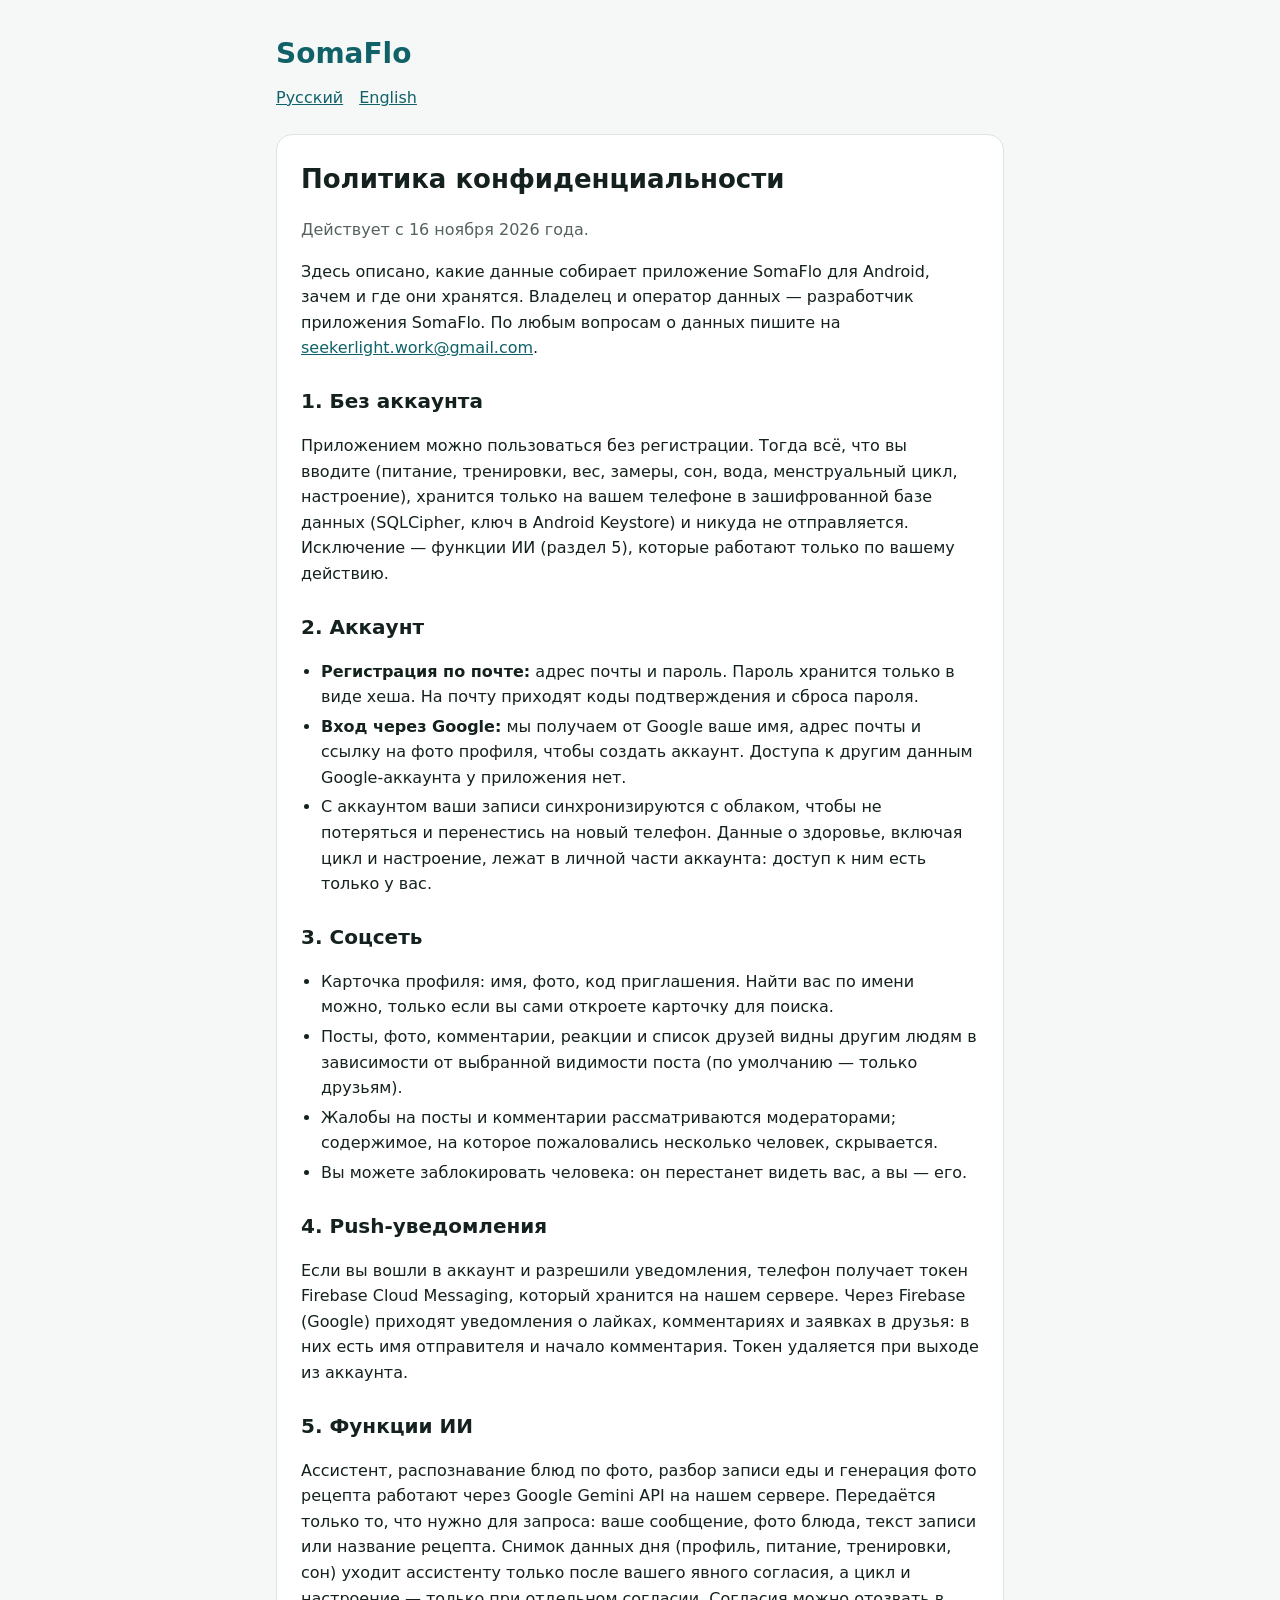
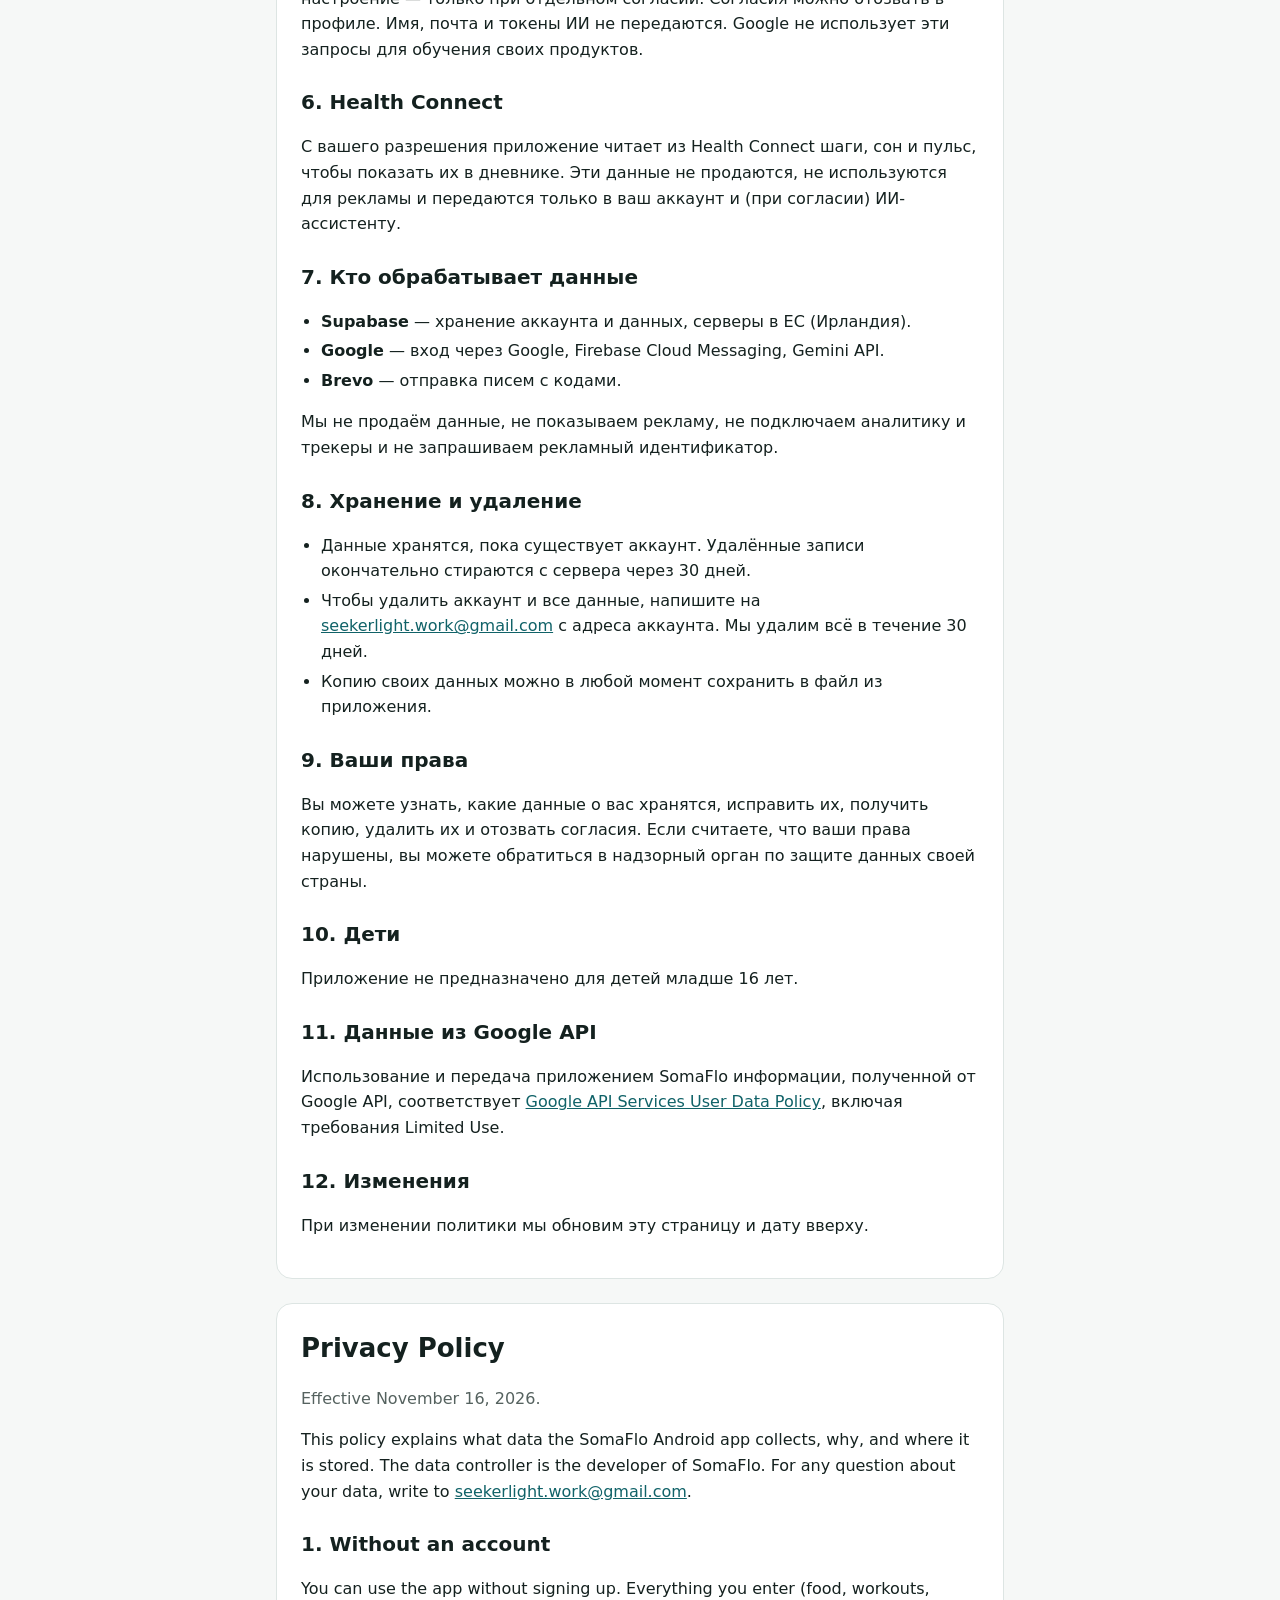
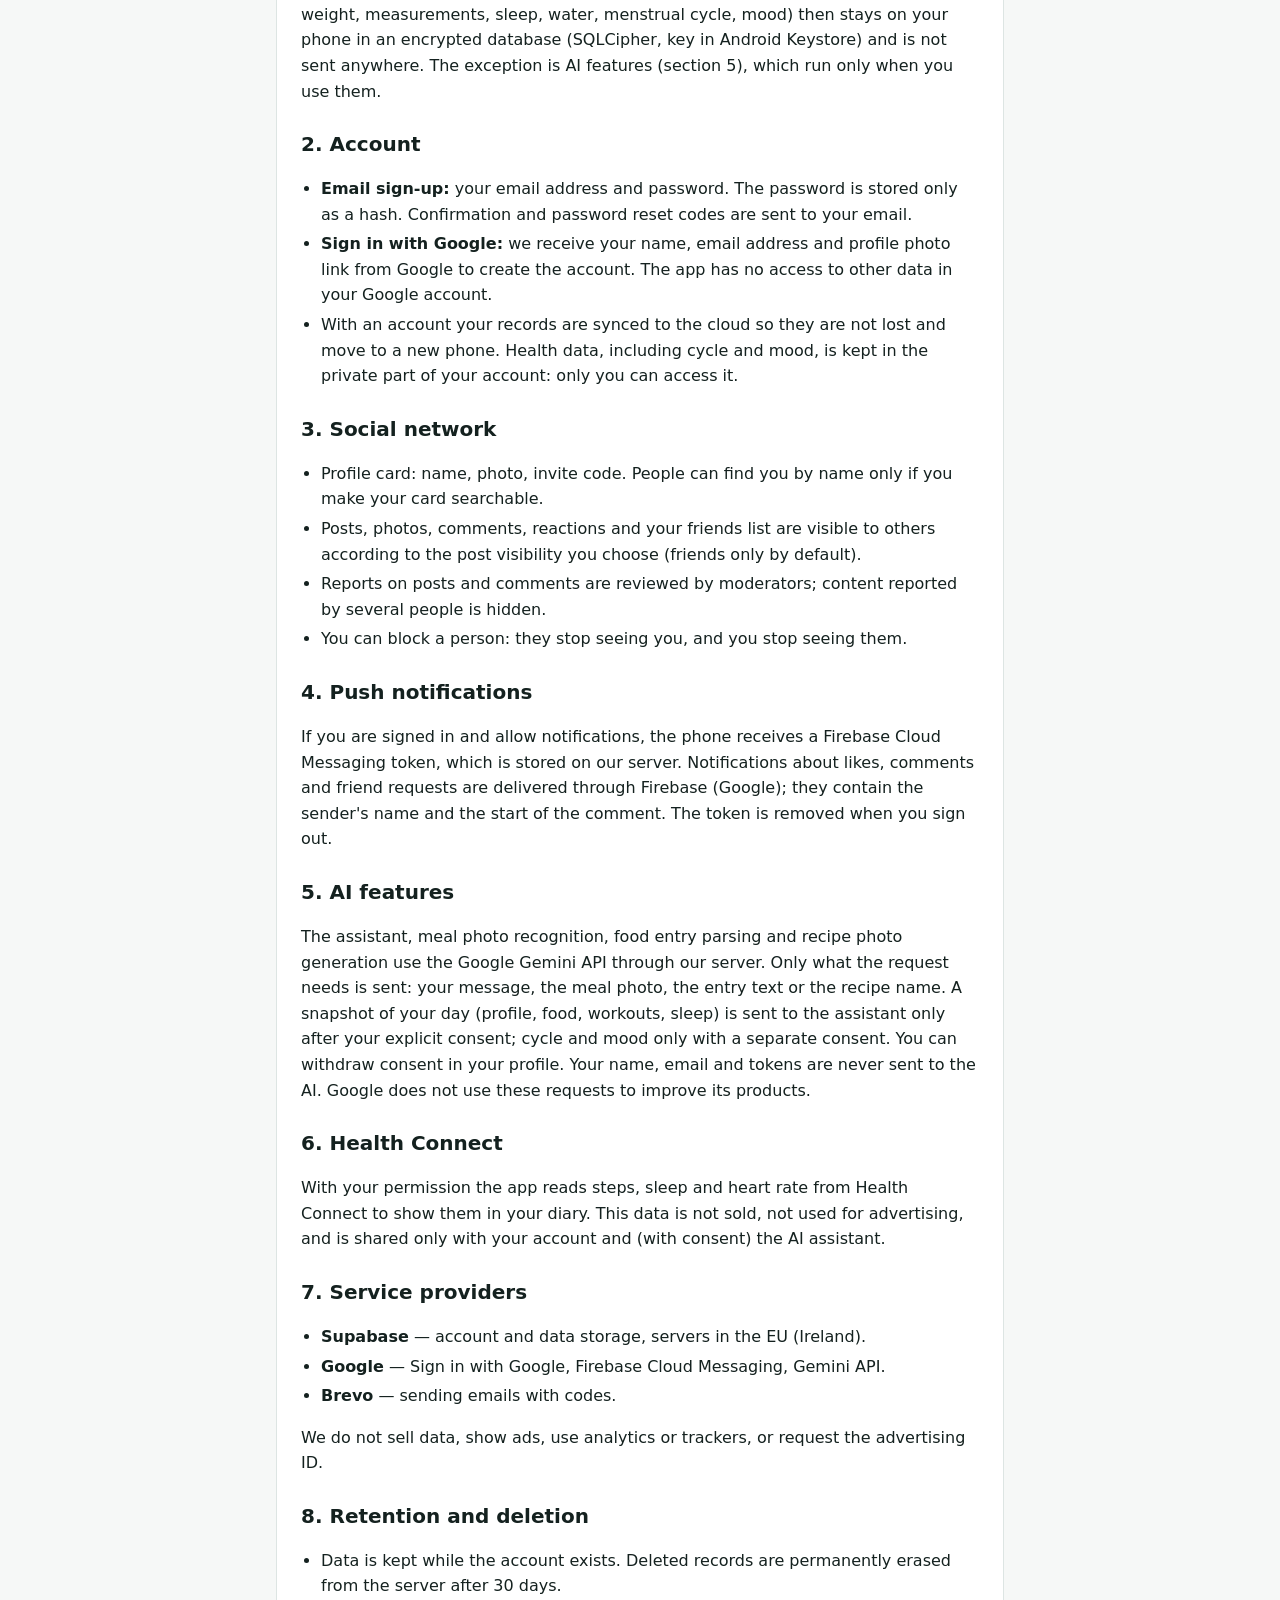
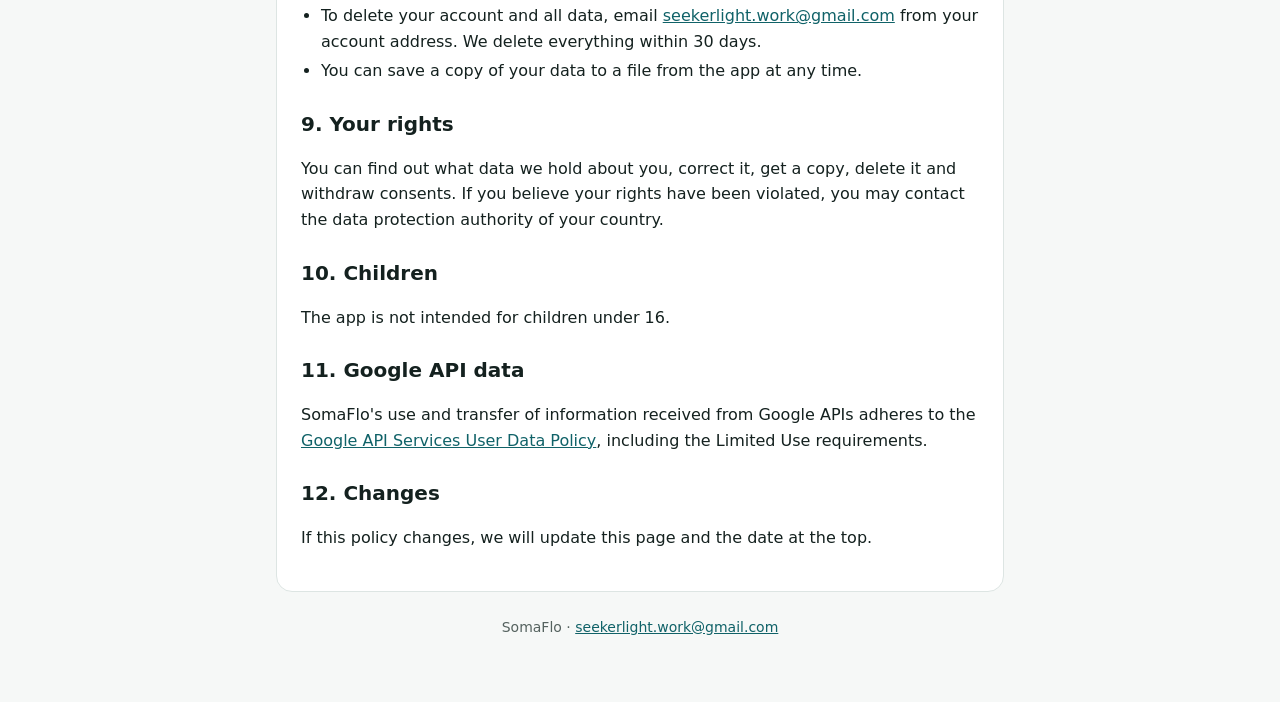
==== privacy.html @ 7a9d2db0 "SomaFlo site and privacy policy" ====
<!doctype html>
<html lang="ru">
<head>
  <meta charset="utf-8">
  <meta name="viewport" content="width=device-width, initial-scale=1">
  <title>SomaFlo — Privacy Policy</title>
  <meta name="description" content="Политика конфиденциальности приложения SomaFlo / SomaFlo Privacy Policy">
  <link rel="stylesheet" href="style.css">
</head>
<body>
<main>
  <header>
    <div class="brand"><a href="./" style="text-decoration:none">SomaFlo</a></div>
    <nav>
      <a href="#ru">Русский</a>
      <a href="#en">English</a>
    </nav>
  </header>

  <section id="ru">
    <h1>Политика конфиденциальности</h1>
    <p>Действует с 16 ноября 2026 года.</p>

    <p>Здесь описано, какие данные собирает приложение SomaFlo для Android, зачем и где они хранятся. Владелец и оператор данных — разработчик приложения SomaFlo. По любым вопросам о данных пишите на <a href="mailto:seekerlight.work@gmail.com">seekerlight.work@gmail.com</a>.</p>

    <h2>1. Без аккаунта</h2>
    <p>Приложением можно пользоваться без регистрации. Тогда всё, что вы вводите (питание, тренировки, вес, замеры, сон, вода, менструальный цикл, настроение), хранится только на вашем телефоне в зашифрованной базе данных (SQLCipher, ключ в Android Keystore) и никуда не отправляется. Исключение — функции ИИ (раздел 5), которые работают только по вашему действию.</p>

    <h2>2. Аккаунт</h2>
    <ul>
      <li><b>Регистрация по почте:</b> адрес почты и пароль. Пароль хранится только в виде хеша. На почту приходят коды подтверждения и сброса пароля.</li>
      <li><b>Вход через Google:</b> мы получаем от Google ваше имя, адрес почты и ссылку на фото профиля, чтобы создать аккаунт. Доступа к другим данным Google-аккаунта у приложения нет.</li>
      <li>С аккаунтом ваши записи синхронизируются с облаком, чтобы не потеряться и перенестись на новый телефон. Данные о здоровье, включая цикл и настроение, лежат в личной части аккаунта: доступ к ним есть только у вас.</li>
    </ul>

    <h2>3. Соцсеть</h2>
    <ul>
      <li>Карточка профиля: имя, фото, код приглашения. Найти вас по имени можно, только если вы сами откроете карточку для поиска.</li>
      <li>Посты, фото, комментарии, реакции и список друзей видны другим людям в зависимости от выбранной видимости поста (по умолчанию — только друзьям).</li>
      <li>Жалобы на посты и комментарии рассматриваются модераторами; содержимое, на которое пожаловались несколько человек, скрывается.</li>
      <li>Вы можете заблокировать человека: он перестанет видеть вас, а вы — его.</li>
    </ul>

    <h2>4. Push-уведомления</h2>
    <p>Если вы вошли в аккаунт и разрешили уведомления, телефон получает токен Firebase Cloud Messaging, который хранится на нашем сервере. Через Firebase (Google) приходят уведомления о лайках, комментариях и заявках в друзья: в них есть имя отправителя и начало комментария. Токен удаляется при выходе из аккаунта.</p>

    <h2>5. Функции ИИ</h2>
    <p>Ассистент, распознавание блюд по фото, разбор записи еды и генерация фото рецепта работают через Google Gemini API на нашем сервере. Передаётся только то, что нужно для запроса: ваше сообщение, фото блюда, текст записи или название рецепта. Снимок данных дня (профиль, питание, тренировки, сон) уходит ассистенту только после вашего явного согласия, а цикл и настроение — только при отдельном согласии. Согласия можно отозвать в профиле. Имя, почта и токены ИИ не передаются. Google не использует эти запросы для обучения своих продуктов.</p>

    <h2>6. Health Connect</h2>
    <p>С вашего разрешения приложение читает из Health Connect шаги, сон и пульс, чтобы показать их в дневнике. Эти данные не продаются, не используются для рекламы и передаются только в ваш аккаунт и (при согласии) ИИ-ассистенту.</p>

    <h2>7. Кто обрабатывает данные</h2>
    <ul>
      <li><b>Supabase</b> — хранение аккаунта и данных, серверы в ЕС (Ирландия).</li>
      <li><b>Google</b> — вход через Google, Firebase Cloud Messaging, Gemini API.</li>
      <li><b>Brevo</b> — отправка писем с кодами.</li>
    </ul>
    <p>Мы не продаём данные, не показываем рекламу, не подключаем аналитику и трекеры и не запрашиваем рекламный идентификатор.</p>

    <h2>8. Хранение и удаление</h2>
    <ul>
      <li>Данные хранятся, пока существует аккаунт. Удалённые записи окончательно стираются с сервера через 30 дней.</li>
      <li>Чтобы удалить аккаунт и все данные, напишите на <a href="mailto:seekerlight.work@gmail.com">seekerlight.work@gmail.com</a> с адреса аккаунта. Мы удалим всё в течение 30 дней.</li>
      <li>Копию своих данных можно в любой момент сохранить в файл из приложения.</li>
    </ul>

    <h2>9. Ваши права</h2>
    <p>Вы можете узнать, какие данные о вас хранятся, исправить их, получить копию, удалить их и отозвать согласия. Если считаете, что ваши права нарушены, вы можете обратиться в надзорный орган по защите данных своей страны.</p>

    <h2>10. Дети</h2>
    <p>Приложение не предназначено для детей младше 16 лет.</p>

    <h2>11. Данные из Google API</h2>
    <p>Использование и передача приложением SomaFlo информации, полученной от Google API, соответствует <a href="https://developers.google.com/terms/api-services-user-data-policy">Google API Services User Data Policy</a>, включая требования Limited Use.</p>

    <h2>12. Изменения</h2>
    <p>При изменении политики мы обновим эту страницу и дату вверху.</p>
  </section>

  <section id="en">
    <h1>Privacy Policy</h1>
    <p>Effective November 16, 2026.</p>

    <p>This policy explains what data the SomaFlo Android app collects, why, and where it is stored. The data controller is the developer of SomaFlo. For any question about your data, write to <a href="mailto:seekerlight.work@gmail.com">seekerlight.work@gmail.com</a>.</p>

    <h2>1. Without an account</h2>
    <p>You can use the app without signing up. Everything you enter (food, workouts, weight, measurements, sleep, water, menstrual cycle, mood) then stays on your phone in an encrypted database (SQLCipher, key in Android Keystore) and is not sent anywhere. The exception is AI features (section 5), which run only when you use them.</p>

    <h2>2. Account</h2>
    <ul>
      <li><b>Email sign-up:</b> your email address and password. The password is stored only as a hash. Confirmation and password reset codes are sent to your email.</li>
      <li><b>Sign in with Google:</b> we receive your name, email address and profile photo link from Google to create the account. The app has no access to other data in your Google account.</li>
      <li>With an account your records are synced to the cloud so they are not lost and move to a new phone. Health data, including cycle and mood, is kept in the private part of your account: only you can access it.</li>
    </ul>

    <h2>3. Social network</h2>
    <ul>
      <li>Profile card: name, photo, invite code. People can find you by name only if you make your card searchable.</li>
      <li>Posts, photos, comments, reactions and your friends list are visible to others according to the post visibility you choose (friends only by default).</li>
      <li>Reports on posts and comments are reviewed by moderators; content reported by several people is hidden.</li>
      <li>You can block a person: they stop seeing you, and you stop seeing them.</li>
    </ul>

    <h2>4. Push notifications</h2>
    <p>If you are signed in and allow notifications, the phone receives a Firebase Cloud Messaging token, which is stored on our server. Notifications about likes, comments and friend requests are delivered through Firebase (Google); they contain the sender's name and the start of the comment. The token is removed when you sign out.</p>

    <h2>5. AI features</h2>
    <p>The assistant, meal photo recognition, food entry parsing and recipe photo generation use the Google Gemini API through our server. Only what the request needs is sent: your message, the meal photo, the entry text or the recipe name. A snapshot of your day (profile, food, workouts, sleep) is sent to the assistant only after your explicit consent; cycle and mood only with a separate consent. You can withdraw consent in your profile. Your name, email and tokens are never sent to the AI. Google does not use these requests to improve its products.</p>

    <h2>6. Health Connect</h2>
    <p>With your permission the app reads steps, sleep and heart rate from Health Connect to show them in your diary. This data is not sold, not used for advertising, and is shared only with your account and (with consent) the AI assistant.</p>

    <h2>7. Service providers</h2>
    <ul>
      <li><b>Supabase</b> — account and data storage, servers in the EU (Ireland).</li>
      <li><b>Google</b> — Sign in with Google, Firebase Cloud Messaging, Gemini API.</li>
      <li><b>Brevo</b> — sending emails with codes.</li>
    </ul>
    <p>We do not sell data, show ads, use analytics or trackers, or request the advertising ID.</p>

    <h2>8. Retention and deletion</h2>
    <ul>
      <li>Data is kept while the account exists. Deleted records are permanently erased from the server after 30 days.</li>
      <li>To delete your account and all data, email <a href="mailto:seekerlight.work@gmail.com">seekerlight.work@gmail.com</a> from your account address. We delete everything within 30 days.</li>
      <li>You can save a copy of your data to a file from the app at any time.</li>
    </ul>

    <h2>9. Your rights</h2>
    <p>You can find out what data we hold about you, correct it, get a copy, delete it and withdraw consents. If you believe your rights have been violated, you may contact the data protection authority of your country.</p>

    <h2>10. Children</h2>
    <p>The app is not intended for children under 16.</p>

    <h2>11. Google API data</h2>
    <p>SomaFlo's use and transfer of information received from Google APIs adheres to the <a href="https://developers.google.com/terms/api-services-user-data-policy">Google API Services User Data Policy</a>, including the Limited Use requirements.</p>

    <h2>12. Changes</h2>
    <p>If this policy changes, we will update this page and the date at the top.</p>
  </section>

  <footer>SomaFlo · <a href="mailto:seekerlight.work@gmail.com">seekerlight.work@gmail.com</a></footer>
</main>
</body>
</html>
---- style.css ----
:root {
  --bg: #f6f8f7;
  --surface: #ffffff;
  --text: #14211f;
  --muted: #55625f;
  --accent: #106268;
  --line: #dde5e3;
}

@media (prefers-color-scheme: dark) {
  :root {
    --bg: #0f1514;
    --surface: #172120;
    --text: #e7efed;
    --muted: #9fb0ac;
    --accent: #5cc4c9;
    --line: #26332f;
  }
}

* { box-sizing: border-box; }

body {
  margin: 0;
  background: var(--bg);
  color: var(--text);
  font: 16px/1.6 system-ui, -apple-system, "Segoe UI", Roboto, sans-serif;
}

main {
  max-width: 760px;
  margin: 0 auto;
  padding: 32px 16px 64px;
}

header { margin-bottom: 24px; }

.brand {
  display: flex;
  align-items: center;
  gap: 12px;
  font-size: 28px;
  font-weight: 700;
  color: var(--accent);
}

.brand img { width: 48px; height: 48px; }

nav { display: flex; gap: 16px; flex-wrap: wrap; margin-top: 8px; }

a { color: var(--accent); }

section {
  background: var(--surface);
  border: 1px solid var(--line);
  border-radius: 16px;
  padding: 24px;
  margin-bottom: 24px;
}

h1 { font-size: 26px; margin: 0 0 8px; }
h2 { font-size: 20px; margin: 24px 0 8px; }
h1 + p, .muted { color: var(--muted); }
ul { padding-left: 20px; }
li { margin: 4px 0; }
footer { color: var(--muted); font-size: 14px; text-align: center; }
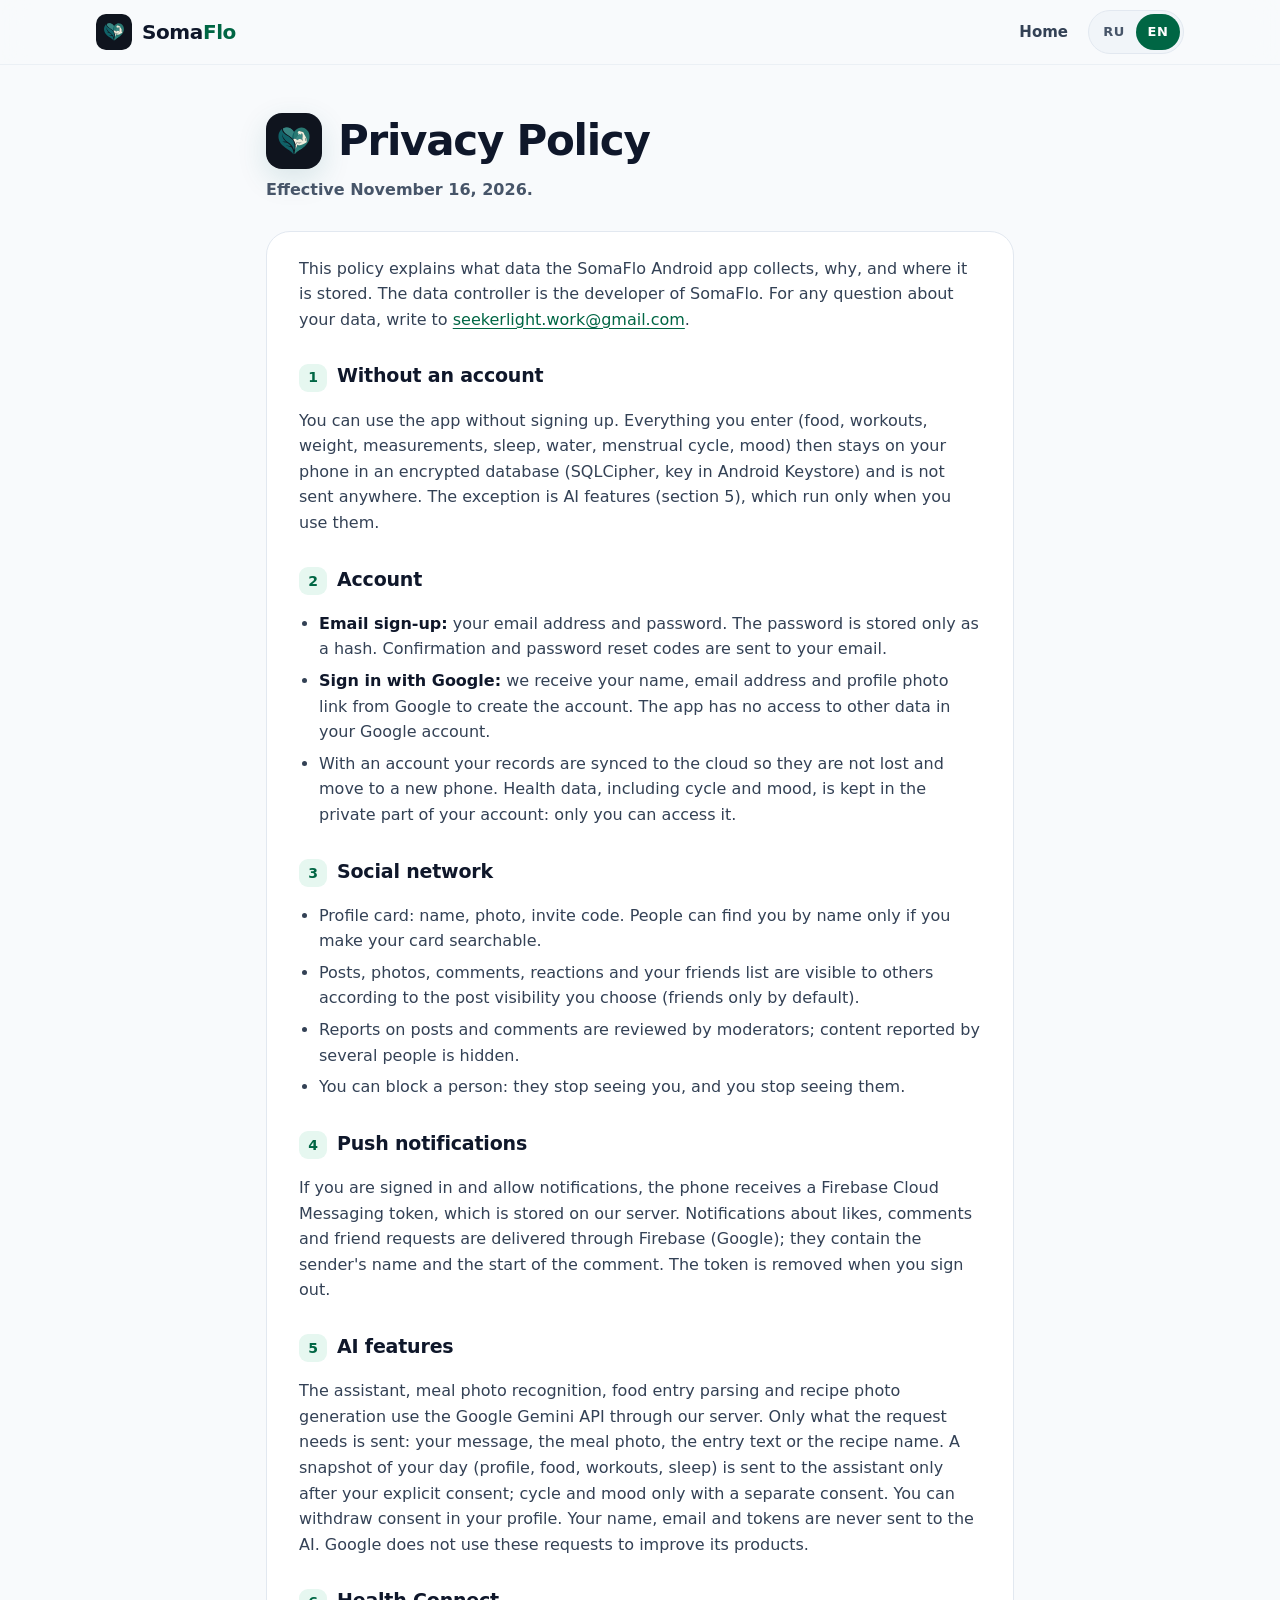
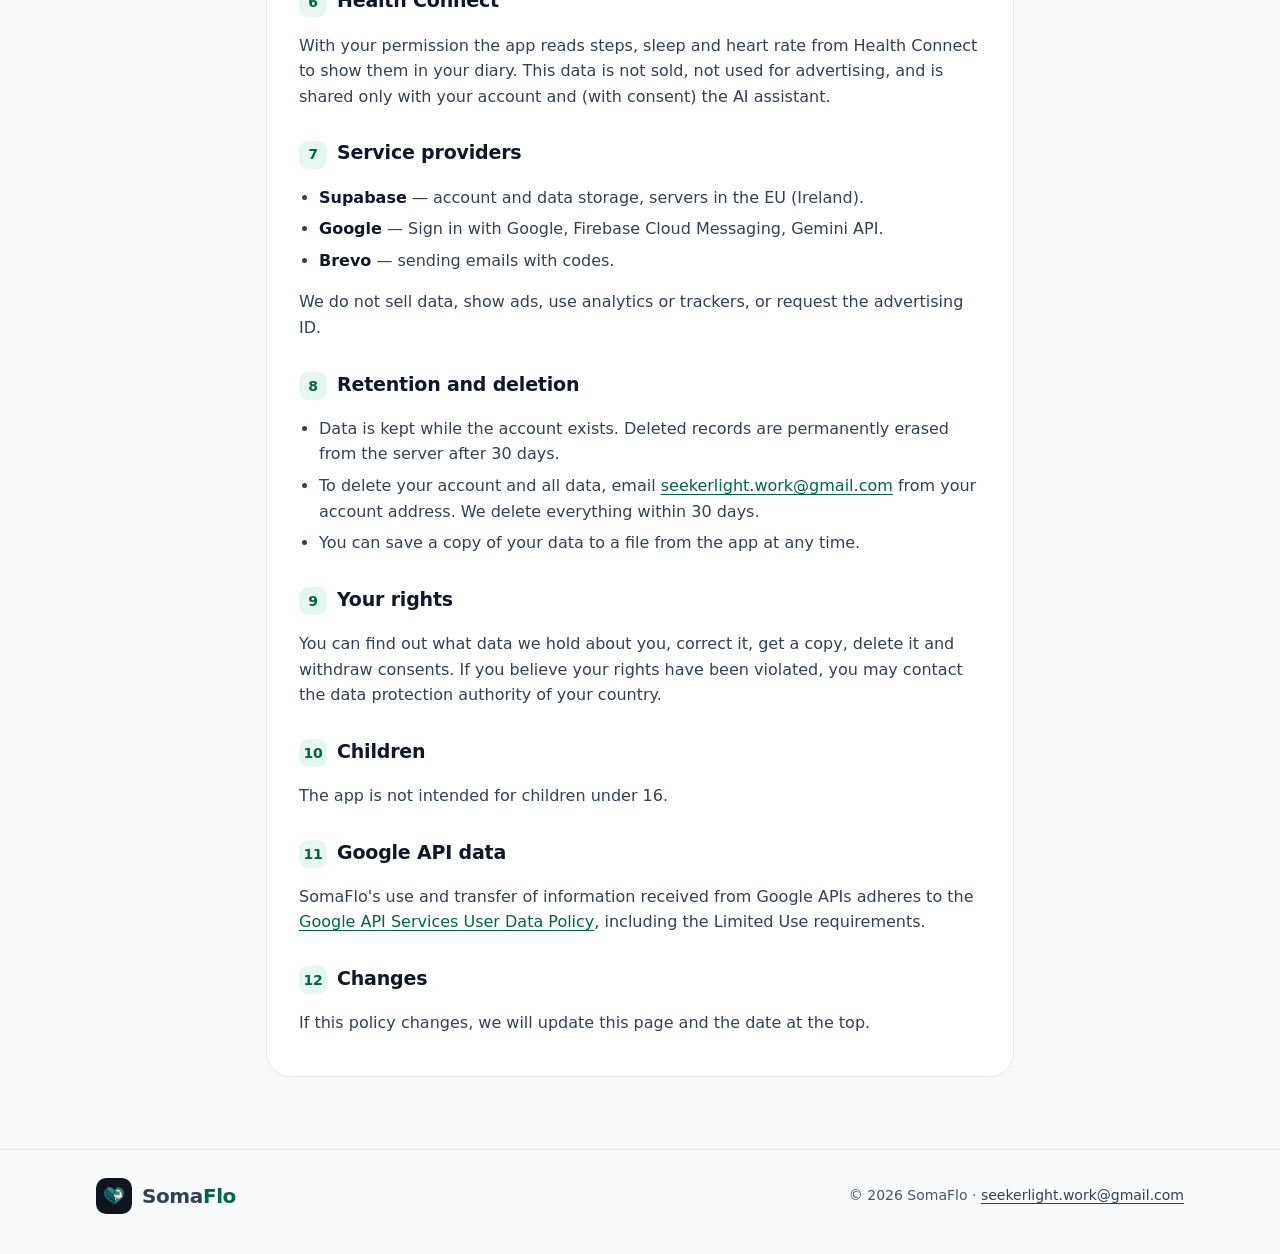
==== commit 70db8e36: "Brand redesign: logo, hero, features, styled privacy policy" ====
--- a/privacy.html
+++ b/privacy.html
@@ -1,39 +1,49 @@
 <!doctype html>
-<html lang="ru">
+<html lang="ru" data-lang="ru" data-title-ru="SomaFlo — Политика конфиденциальности" data-title-en="SomaFlo — Privacy Policy">
 <head>
   <meta charset="utf-8">
   <meta name="viewport" content="width=device-width, initial-scale=1">
   <title>SomaFlo — Privacy Policy</title>
   <meta name="description" content="Политика конфиденциальности приложения SomaFlo / SomaFlo Privacy Policy">
+  <meta name="theme-color" content="#0f141e">
+  <link rel="icon" href="icon.svg" type="image/svg+xml">
   <link rel="stylesheet" href="style.css">
+  <script src="lang.js" defer></script>
 </head>
 <body>
+
+<header class="topbar">
+  <div class="wrap">
+    <a class="logo" href="./"><img src="icon.svg" alt=""><span>Soma<b>Flo</b></span></a>
+    <nav class="topnav">
+      <a class="hide-sm" href="./"><span data-l="ru">Главная</span><span data-l="en">Home</span></a>
+      <div class="lang" role="group" aria-label="Language">
+        <button type="button" data-set="ru">RU</button>
+        <button type="button" data-set="en">EN</button>
+      </div>
+    </nav>
+  </div>
+</header>
+
 <main>
-  <header>
-    <div class="brand"><a href="./" style="text-decoration:none">SomaFlo</a></div>
-    <nav>
-      <a href="#ru">Русский</a>
-      <a href="#en">English</a>
-    </nav>
-  </header>
-
-  <section id="ru">
-    <h1>Политика конфиденциальности</h1>
-    <p>Действует с 16 ноября 2026 года.</p>
+  <div class="doc" data-l="ru" id="ru">
+    <div class="head"><img src="icon.svg" alt=""><h1>Политика конфиденциальности</h1></div>
+    <p class="date">Действует с 16 ноября 2026 года.</p>
+    <article>
 
     <p>Здесь описано, какие данные собирает приложение SomaFlo для Android, зачем и где они хранятся. Владелец и оператор данных — разработчик приложения SomaFlo. По любым вопросам о данных пишите на <a href="mailto:seekerlight.work@gmail.com">seekerlight.work@gmail.com</a>.</p>
 
-    <h2>1. Без аккаунта</h2>
+    <h2><span class="n">1</span>Без аккаунта</h2>
     <p>Приложением можно пользоваться без регистрации. Тогда всё, что вы вводите (питание, тренировки, вес, замеры, сон, вода, менструальный цикл, настроение), хранится только на вашем телефоне в зашифрованной базе данных (SQLCipher, ключ в Android Keystore) и никуда не отправляется. Исключение — функции ИИ (раздел 5), которые работают только по вашему действию.</p>
 
-    <h2>2. Аккаунт</h2>
+    <h2><span class="n">2</span>Аккаунт</h2>
     <ul>
       <li><b>Регистрация по почте:</b> адрес почты и пароль. Пароль хранится только в виде хеша. На почту приходят коды подтверждения и сброса пароля.</li>
       <li><b>Вход через Google:</b> мы получаем от Google ваше имя, адрес почты и ссылку на фото профиля, чтобы создать аккаунт. Доступа к другим данным Google-аккаунта у приложения нет.</li>
       <li>С аккаунтом ваши записи синхронизируются с облаком, чтобы не потеряться и перенестись на новый телефон. Данные о здоровье, включая цикл и настроение, лежат в личной части аккаунта: доступ к ним есть только у вас.</li>
     </ul>
 
-    <h2>3. Соцсеть</h2>
+    <h2><span class="n">3</span>Соцсеть</h2>
     <ul>
       <li>Карточка профиля: имя, фото, код приглашения. Найти вас по имени можно, только если вы сами откроете карточку для поиска.</li>
       <li>Посты, фото, комментарии, реакции и список друзей видны другим людям в зависимости от выбранной видимости поста (по умолчанию — только друзьям).</li>
@@ -41,16 +51,16 @@
       <li>Вы можете заблокировать человека: он перестанет видеть вас, а вы — его.</li>
     </ul>
 
-    <h2>4. Push-уведомления</h2>
+    <h2><span class="n">4</span>Push-уведомления</h2>
     <p>Если вы вошли в аккаунт и разрешили уведомления, телефон получает токен Firebase Cloud Messaging, который хранится на нашем сервере. Через Firebase (Google) приходят уведомления о лайках, комментариях и заявках в друзья: в них есть имя отправителя и начало комментария. Токен удаляется при выходе из аккаунта.</p>
 
-    <h2>5. Функции ИИ</h2>
+    <h2><span class="n">5</span>Функции ИИ</h2>
     <p>Ассистент, распознавание блюд по фото, разбор записи еды и генерация фото рецепта работают через Google Gemini API на нашем сервере. Передаётся только то, что нужно для запроса: ваше сообщение, фото блюда, текст записи или название рецепта. Снимок данных дня (профиль, питание, тренировки, сон) уходит ассистенту только после вашего явного согласия, а цикл и настроение — только при отдельном согласии. Согласия можно отозвать в профиле. Имя, почта и токены ИИ не передаются. Google не использует эти запросы для обучения своих продуктов.</p>
 
-    <h2>6. Health Connect</h2>
+    <h2><span class="n">6</span>Health Connect</h2>
     <p>С вашего разрешения приложение читает из Health Connect шаги, сон и пульс, чтобы показать их в дневнике. Эти данные не продаются, не используются для рекламы и передаются только в ваш аккаунт и (при согласии) ИИ-ассистенту.</p>
 
-    <h2>7. Кто обрабатывает данные</h2>
+    <h2><span class="n">7</span>Кто обрабатывает данные</h2>
     <ul>
       <li><b>Supabase</b> — хранение аккаунта и данных, серверы в ЕС (Ирландия).</li>
       <li><b>Google</b> — вход через Google, Firebase Cloud Messaging, Gemini API.</li>
@@ -58,43 +68,44 @@
     </ul>
     <p>Мы не продаём данные, не показываем рекламу, не подключаем аналитику и трекеры и не запрашиваем рекламный идентификатор.</p>
 
-    <h2>8. Хранение и удаление</h2>
+    <h2><span class="n">8</span>Хранение и удаление</h2>
     <ul>
       <li>Данные хранятся, пока существует аккаунт. Удалённые записи окончательно стираются с сервера через 30 дней.</li>
       <li>Чтобы удалить аккаунт и все данные, напишите на <a href="mailto:seekerlight.work@gmail.com">seekerlight.work@gmail.com</a> с адреса аккаунта. Мы удалим всё в течение 30 дней.</li>
       <li>Копию своих данных можно в любой момент сохранить в файл из приложения.</li>
     </ul>
 
-    <h2>9. Ваши права</h2>
+    <h2><span class="n">9</span>Ваши права</h2>
     <p>Вы можете узнать, какие данные о вас хранятся, исправить их, получить копию, удалить их и отозвать согласия. Если считаете, что ваши права нарушены, вы можете обратиться в надзорный орган по защите данных своей страны.</p>
 
-    <h2>10. Дети</h2>
+    <h2><span class="n">10</span>Дети</h2>
     <p>Приложение не предназначено для детей младше 16 лет.</p>
 
-    <h2>11. Данные из Google API</h2>
+    <h2><span class="n">11</span>Данные из Google API</h2>
     <p>Использование и передача приложением SomaFlo информации, полученной от Google API, соответствует <a href="https://developers.google.com/terms/api-services-user-data-policy">Google API Services User Data Policy</a>, включая требования Limited Use.</p>
 
-    <h2>12. Изменения</h2>
+    <h2><span class="n">12</span>Изменения</h2>
     <p>При изменении политики мы обновим эту страницу и дату вверху.</p>
-  </section>
-
-  <section id="en">
-    <h1>Privacy Policy</h1>
-    <p>Effective November 16, 2026.</p>
+    </article>
+  </div>
+  <div class="doc" data-l="en" id="en">
+    <div class="head"><img src="icon.svg" alt=""><h1>Privacy Policy</h1></div>
+    <p class="date">Effective November 16, 2026.</p>
+    <article>
 
     <p>This policy explains what data the SomaFlo Android app collects, why, and where it is stored. The data controller is the developer of SomaFlo. For any question about your data, write to <a href="mailto:seekerlight.work@gmail.com">seekerlight.work@gmail.com</a>.</p>
 
-    <h2>1. Without an account</h2>
+    <h2><span class="n">1</span>Without an account</h2>
     <p>You can use the app without signing up. Everything you enter (food, workouts, weight, measurements, sleep, water, menstrual cycle, mood) then stays on your phone in an encrypted database (SQLCipher, key in Android Keystore) and is not sent anywhere. The exception is AI features (section 5), which run only when you use them.</p>
 
-    <h2>2. Account</h2>
+    <h2><span class="n">2</span>Account</h2>
     <ul>
       <li><b>Email sign-up:</b> your email address and password. The password is stored only as a hash. Confirmation and password reset codes are sent to your email.</li>
       <li><b>Sign in with Google:</b> we receive your name, email address and profile photo link from Google to create the account. The app has no access to other data in your Google account.</li>
       <li>With an account your records are synced to the cloud so they are not lost and move to a new phone. Health data, including cycle and mood, is kept in the private part of your account: only you can access it.</li>
     </ul>
 
-    <h2>3. Social network</h2>
+    <h2><span class="n">3</span>Social network</h2>
     <ul>
       <li>Profile card: name, photo, invite code. People can find you by name only if you make your card searchable.</li>
       <li>Posts, photos, comments, reactions and your friends list are visible to others according to the post visibility you choose (friends only by default).</li>
@@ -102,16 +113,16 @@
       <li>You can block a person: they stop seeing you, and you stop seeing them.</li>
     </ul>
 
-    <h2>4. Push notifications</h2>
+    <h2><span class="n">4</span>Push notifications</h2>
     <p>If you are signed in and allow notifications, the phone receives a Firebase Cloud Messaging token, which is stored on our server. Notifications about likes, comments and friend requests are delivered through Firebase (Google); they contain the sender's name and the start of the comment. The token is removed when you sign out.</p>
 
-    <h2>5. AI features</h2>
+    <h2><span class="n">5</span>AI features</h2>
     <p>The assistant, meal photo recognition, food entry parsing and recipe photo generation use the Google Gemini API through our server. Only what the request needs is sent: your message, the meal photo, the entry text or the recipe name. A snapshot of your day (profile, food, workouts, sleep) is sent to the assistant only after your explicit consent; cycle and mood only with a separate consent. You can withdraw consent in your profile. Your name, email and tokens are never sent to the AI. Google does not use these requests to improve its products.</p>
 
-    <h2>6. Health Connect</h2>
+    <h2><span class="n">6</span>Health Connect</h2>
     <p>With your permission the app reads steps, sleep and heart rate from Health Connect to show them in your diary. This data is not sold, not used for advertising, and is shared only with your account and (with consent) the AI assistant.</p>
 
-    <h2>7. Service providers</h2>
+    <h2><span class="n">7</span>Service providers</h2>
     <ul>
       <li><b>Supabase</b> — account and data storage, servers in the EU (Ireland).</li>
       <li><b>Google</b> — Sign in with Google, Firebase Cloud Messaging, Gemini API.</li>
@@ -119,27 +130,34 @@
     </ul>
     <p>We do not sell data, show ads, use analytics or trackers, or request the advertising ID.</p>
 
-    <h2>8. Retention and deletion</h2>
+    <h2><span class="n">8</span>Retention and deletion</h2>
     <ul>
       <li>Data is kept while the account exists. Deleted records are permanently erased from the server after 30 days.</li>
       <li>To delete your account and all data, email <a href="mailto:seekerlight.work@gmail.com">seekerlight.work@gmail.com</a> from your account address. We delete everything within 30 days.</li>
       <li>You can save a copy of your data to a file from the app at any time.</li>
     </ul>
 
-    <h2>9. Your rights</h2>
+    <h2><span class="n">9</span>Your rights</h2>
     <p>You can find out what data we hold about you, correct it, get a copy, delete it and withdraw consents. If you believe your rights have been violated, you may contact the data protection authority of your country.</p>
 
-    <h2>10. Children</h2>
+    <h2><span class="n">10</span>Children</h2>
     <p>The app is not intended for children under 16.</p>
 
-    <h2>11. Google API data</h2>
+    <h2><span class="n">11</span>Google API data</h2>
     <p>SomaFlo's use and transfer of information received from Google APIs adheres to the <a href="https://developers.google.com/terms/api-services-user-data-policy">Google API Services User Data Policy</a>, including the Limited Use requirements.</p>
 
-    <h2>12. Changes</h2>
+    <h2><span class="n">12</span>Changes</h2>
     <p>If this policy changes, we will update this page and the date at the top.</p>
-  </section>
+    </article>
+  </div>
+</main>
 
-  <footer>SomaFlo · <a href="mailto:seekerlight.work@gmail.com">seekerlight.work@gmail.com</a></footer>
-</main>
+<footer class="site">
+  <div class="wrap">
+    <a class="logo" href="./"><img src="icon.svg" alt=""><span>Soma<b>Flo</b></span></a>
+    <span>© 2026 SomaFlo · <a href="mailto:seekerlight.work@gmail.com">seekerlight.work@gmail.com</a></span>
+  </div>
+</footer>
+
 </body>
 </html>
--- a/style.css
+++ b/style.css
@@ -1,66 +1,256 @@
+/* SomaFlo site. Colors follow the app's Emerald palette (docs/design/02_design_tokens.md). */
 :root {
-  --bg: #f6f8f7;
-  --surface: #ffffff;
-  --text: #14211f;
-  --muted: #55625f;
-  --accent: #106268;
-  --line: #dde5e3;
-}
-
-@media (prefers-color-scheme: dark) {
+  --bg: #0f141e;
+  --bg-deep: #0b0f17;
+  --surface: #1b222e;
+  --surface-2: #252d3a;
+  --border: #2d3748;
+  --text: #e2e8f0;
+  --text-2: #94a3b8;
+  --text-3: #8796ad;
+  --primary: #5ed5a8;
+  --on-primary: #0f172a;
+  --primary-soft: #1a332c;
+  --brand: #106268;
+  --brand-2: #388582;
+  --cream: #efeddc;
+  --protein: #c89ae5;
+  --fat: #f8c172;
+  --carbs: #5ec1f1;
+  --water: #61a6fd;
+  --sleep: #a48ff4;
+  --steps: #a5dc75;
+  --flame: #ffa97d;
+  --cycle: #fe88a6;
+  --glow: rgba(94, 213, 168, 0.18);
+  --shadow: 0 24px 60px rgba(0, 0, 0, 0.45);
+  color-scheme: dark;
+}
+
+@media (prefers-color-scheme: light) {
   :root {
-    --bg: #0f1514;
-    --surface: #172120;
-    --text: #e7efed;
-    --muted: #9fb0ac;
-    --accent: #5cc4c9;
-    --line: #26332f;
+    --bg: #f8fafc;
+    --bg-deep: #f1f5f9;
+    --surface: #ffffff;
+    --surface-2: #f1f5f9;
+    --border: #e2e8f0;
+    --text: #0f172a;
+    --text-2: #334155;
+    --text-3: #475569;
+    --primary: #006644;
+    --on-primary: #ffffff;
+    --primary-soft: #e6f7f0;
+    --protein: #723b8f;
+    --fat: #946305;
+    --carbs: #026488;
+    --water: #0560b9;
+    --sleep: #6447b0;
+    --steps: #57900c;
+    --flame: #c75904;
+    --cycle: #b73d63;
+    --glow: rgba(16, 98, 104, 0.14);
+    --shadow: 0 24px 60px rgba(15, 23, 42, 0.12);
+    color-scheme: light;
   }
 }
 
 * { box-sizing: border-box; }
+
+html { scroll-behavior: smooth; }
 
 body {
   margin: 0;
   background: var(--bg);
   color: var(--text);
-  font: 16px/1.6 system-ui, -apple-system, "Segoe UI", Roboto, sans-serif;
-}
-
-main {
-  max-width: 760px;
-  margin: 0 auto;
-  padding: 32px 16px 64px;
-}
-
-header { margin-bottom: 24px; }
-
-.brand {
-  display: flex;
-  align-items: center;
-  gap: 12px;
-  font-size: 28px;
-  font-weight: 700;
-  color: var(--accent);
-}
-
-.brand img { width: 48px; height: 48px; }
-
-nav { display: flex; gap: 16px; flex-wrap: wrap; margin-top: 8px; }
-
-a { color: var(--accent); }
-
-section {
-  background: var(--surface);
-  border: 1px solid var(--line);
-  border-radius: 16px;
-  padding: 24px;
-  margin-bottom: 24px;
-}
-
-h1 { font-size: 26px; margin: 0 0 8px; }
-h2 { font-size: 20px; margin: 24px 0 8px; }
-h1 + p, .muted { color: var(--muted); }
-ul { padding-left: 20px; }
-li { margin: 4px 0; }
-footer { color: var(--muted); font-size: 14px; text-align: center; }
+  font: 16px/1.6 "Manrope", system-ui, -apple-system, "Segoe UI", Roboto, sans-serif;
+  -webkit-font-smoothing: antialiased;
+  overflow-x: hidden;
+}
+
+html[data-lang="ru"] [data-l="en"],
+html[data-lang="en"] [data-l="ru"] { display: none !important; }
+
+a { color: var(--primary); text-underline-offset: 3px; }
+
+.wrap { max-width: 1120px; margin: 0 auto; padding: 0 16px; }
+
+/* Top bar */
+.topbar {
+  position: sticky;
+  top: 0;
+  z-index: 10;
+  backdrop-filter: blur(14px);
+  -webkit-backdrop-filter: blur(14px);
+  background: color-mix(in srgb, var(--bg) 78%, transparent);
+  border-bottom: 1px solid color-mix(in srgb, var(--border) 60%, transparent);
+}
+.topbar .wrap { display: flex; align-items: center; gap: 16px; min-height: 64px; }
+.logo { display: inline-flex; align-items: center; gap: 10px; color: var(--text); text-decoration: none; font-weight: 800; font-size: 20px; letter-spacing: -0.02em; }
+.logo img { width: 36px; height: 36px; border-radius: 10px; }
+.logo span b { color: var(--primary); font-weight: 800; }
+.topnav { margin-left: auto; display: flex; align-items: center; gap: 8px; }
+.topnav a { color: var(--text-2); text-decoration: none; font-weight: 600; font-size: 15px; padding: 10px 12px; border-radius: 10px; }
+.topnav a:hover { color: var(--text); background: var(--surface-2); }
+
+.lang { display: inline-flex; background: var(--surface-2); border: 1px solid var(--border); border-radius: 999px; padding: 3px; }
+.lang button {
+  font: inherit; font-size: 13px; font-weight: 700; letter-spacing: 0.04em;
+  border: 0; background: transparent; color: var(--text-3);
+  min-width: 44px; min-height: 36px; border-radius: 999px; cursor: pointer;
+}
+html[data-lang="ru"] .lang [data-set="ru"],
+html[data-lang="en"] .lang [data-set="en"] { background: var(--primary); color: var(--on-primary); }
+
+/* Hero */
+.hero { position: relative; padding: 72px 0 88px; }
+.hero::before {
+  content: ""; position: absolute; inset: -120px 0 auto; height: 720px; z-index: -1;
+  background:
+    radial-gradient(600px 360px at 78% 30%, var(--glow), transparent 70%),
+    radial-gradient(520px 320px at 12% 10%, color-mix(in srgb, var(--brand) 22%, transparent), transparent 70%);
+}
+.hero .wrap { display: grid; grid-template-columns: 1.1fr 0.9fr; gap: 48px; align-items: center; }
+.eyebrow {
+  display: inline-flex; align-items: center; gap: 8px;
+  font-size: 13px; font-weight: 700; letter-spacing: 0.06em; text-transform: uppercase;
+  color: var(--primary); background: var(--primary-soft);
+  padding: 6px 12px; border-radius: 999px;
+}
+.eyebrow::before { content: ""; width: 8px; height: 8px; border-radius: 50%; background: var(--primary); }
+.hero h1 { font-size: clamp(40px, 6vw, 64px); line-height: 1.05; letter-spacing: -0.035em; margin: 20px 0 16px; font-weight: 800; }
+.hero h1 .accent {
+  background: linear-gradient(100deg, var(--primary), var(--brand-2) 70%);
+  -webkit-background-clip: text; background-clip: text; color: transparent;
+}
+.lead { font-size: 19px; color: var(--text-2); max-width: 34em; margin: 0 0 28px; }
+.cta { display: flex; flex-wrap: wrap; gap: 12px; }
+.btn {
+  display: inline-flex; align-items: center; justify-content: center; gap: 8px;
+  min-height: 48px; padding: 0 22px; border-radius: 14px;
+  font-weight: 700; text-decoration: none; font-size: 16px;
+}
+.btn-primary { background: var(--primary); color: var(--on-primary); box-shadow: 0 10px 30px var(--glow); }
+.btn-primary:hover { filter: brightness(1.06); }
+.btn-ghost { color: var(--text); border: 1px solid var(--border); background: var(--surface); }
+.btn-ghost:hover { background: var(--surface-2); }
+.badges { display: flex; flex-wrap: wrap; gap: 16px; margin-top: 28px; color: var(--text-3); font-size: 14px; font-weight: 600; }
+.badges span { display: inline-flex; align-items: center; gap: 6px; }
+.badges svg { width: 18px; height: 18px; color: var(--primary); }
+
+/* Phone mockup */
+.stage { position: relative; display: flex; justify-content: center; }
+.stage .mark {
+  position: absolute; width: 78%; top: -6%; right: -10%; opacity: 0.09; z-index: -1;
+  filter: saturate(1.2);
+}
+.phone {
+  width: 300px; border-radius: 40px; padding: 12px;
+  background: linear-gradient(160deg, #2f3846, #0b0f17);
+  box-shadow: var(--shadow), 0 0 0 1px rgba(255, 255, 255, 0.06) inset;
+  transform: rotate(-3deg);
+}
+.screen {
+  border-radius: 30px; background: #0f141e; color: #cbd5e1;
+  padding: 22px 18px 20px; display: grid; gap: 14px;
+}
+.screen .row { display: flex; align-items: center; justify-content: space-between; font-size: 13px; color: #94a3b8; }
+.screen .row b { color: #cbd5e1; font-size: 17px; }
+.card { background: #1b222e; border-radius: 18px; padding: 14px; }
+.ring-wrap { display: flex; align-items: center; gap: 14px; }
+.ring { width: 96px; height: 96px; flex: none; }
+.ring text { fill: #cbd5e1; font: 800 18px Manrope, system-ui, sans-serif; }
+.ring .sub { fill: #8796ad; font-size: 9px; font-weight: 600; }
+.macros { display: grid; gap: 8px; flex: 1; font-size: 11px; color: #94a3b8; }
+.bar { height: 6px; border-radius: 3px; background: #252d3a; overflow: hidden; margin-top: 3px; }
+.bar i { display: block; height: 100%; border-radius: 3px; }
+.tiles { display: grid; grid-template-columns: 1fr 1fr; gap: 10px; }
+.tile { background: #1b222e; border-radius: 16px; padding: 12px; font-size: 11px; color: #94a3b8; }
+.tile b { display: block; color: #cbd5e1; font-size: 15px; margin-top: 2px; }
+.tile .dot { width: 26px; height: 26px; border-radius: 9px; display: grid; place-items: center; margin-bottom: 8px; }
+.tile .dot svg { width: 15px; height: 15px; }
+
+/* Sections */
+section.block { padding: 72px 0; }
+.block h2 { font-size: clamp(28px, 4vw, 40px); letter-spacing: -0.03em; line-height: 1.15; margin: 0 0 12px; }
+.block .intro { color: var(--text-2); font-size: 18px; max-width: 40em; margin: 0 0 40px; }
+
+.features { display: grid; grid-template-columns: repeat(3, 1fr); gap: 16px; }
+.feature {
+  background: var(--surface); border: 1px solid var(--border); border-radius: 22px; padding: 24px;
+  transition: transform 0.2s ease, border-color 0.2s ease;
+}
+.feature:hover { transform: translateY(-3px); border-color: color-mix(in srgb, var(--c) 50%, var(--border)); }
+.feature .ic {
+  width: 48px; height: 48px; border-radius: 14px; display: grid; place-items: center; margin-bottom: 16px;
+  color: var(--c); background: color-mix(in srgb, var(--c) 16%, transparent);
+}
+.feature .ic svg { width: 24px; height: 24px; }
+.feature h3 { margin: 0 0 6px; font-size: 18px; letter-spacing: -0.01em; }
+.feature p { margin: 0; color: var(--text-2); font-size: 15px; }
+
+.privacy-band {
+  position: relative; overflow: hidden;
+  border-radius: 28px; padding: 48px;
+  background: linear-gradient(135deg, var(--brand), #0b3d41);
+  color: var(--cream);
+}
+.privacy-band .bg-mark { position: absolute; right: -60px; bottom: -80px; width: 380px; opacity: 0.12; }
+.privacy-band h2 { color: #fff; }
+.privacy-band .intro { color: rgba(239, 237, 220, 0.85); }
+.points { display: grid; grid-template-columns: repeat(3, 1fr); gap: 16px; position: relative; }
+.point { background: rgba(255, 255, 255, 0.07); border: 1px solid rgba(255, 255, 255, 0.12); border-radius: 18px; padding: 20px; }
+.point h3 { margin: 0 0 6px; font-size: 17px; color: #fff; }
+.point p { margin: 0; font-size: 15px; color: rgba(239, 237, 220, 0.85); }
+.privacy-band a.btn { margin-top: 28px; background: var(--cream); color: #0b3d41; position: relative; }
+
+.contact { text-align: center; }
+.contact .intro { margin-left: auto; margin-right: auto; }
+
+footer.site {
+  border-top: 1px solid var(--border); padding: 28px 0 40px; color: var(--text-3); font-size: 14px;
+}
+footer.site .wrap { display: flex; flex-wrap: wrap; gap: 12px 24px; align-items: center; justify-content: space-between; }
+footer.site a { color: var(--text-2); }
+
+/* Privacy policy page */
+.doc { max-width: 780px; margin: 0 auto; padding: 48px 16px 72px; }
+.doc .head { display: flex; align-items: center; gap: 16px; margin-bottom: 8px; }
+.doc .head img { width: 56px; height: 56px; border-radius: 16px; box-shadow: 0 10px 30px var(--glow); }
+.doc h1 { font-size: clamp(30px, 5vw, 42px); letter-spacing: -0.03em; line-height: 1.1; margin: 0; }
+.doc .date { color: var(--text-3); font-weight: 600; margin: 4px 0 28px; }
+.doc article {
+  background: var(--surface); border: 1px solid var(--border); border-radius: 24px; padding: 8px 32px 24px;
+}
+.doc h2 {
+  font-size: 19px; margin: 28px 0 8px; letter-spacing: -0.01em;
+  display: flex; align-items: baseline; gap: 10px;
+}
+.doc h2 .n {
+  flex: none; min-width: 28px; height: 28px; border-radius: 9px; display: inline-grid; place-items: center;
+  background: var(--primary-soft); color: var(--primary); font-size: 14px; font-weight: 800;
+}
+.doc p, .doc li { color: var(--text-2); }
+.doc ul { padding-left: 20px; }
+.doc li { margin: 6px 0; }
+.doc li b, .doc p b { color: var(--text); }
+
+@media (max-width: 900px) {
+  .hero { padding: 40px 0 56px; }
+  .hero .wrap { grid-template-columns: 1fr; gap: 40px; }
+  .features, .points { grid-template-columns: 1fr 1fr; }
+  .stage .mark { display: none; }
+}
+
+@media (max-width: 600px) {
+  .topnav a.hide-sm { display: none; }
+  .features, .points { grid-template-columns: 1fr; }
+  .privacy-band { padding: 32px 20px; border-radius: 22px; }
+  .phone { width: 272px; transform: none; }
+  .doc article { padding: 4px 18px 18px; }
+  section.block { padding: 48px 0; }
+}
+
+@media (prefers-reduced-motion: reduce) {
+  html { scroll-behavior: auto; }
+  .feature { transition: none; }
+}
